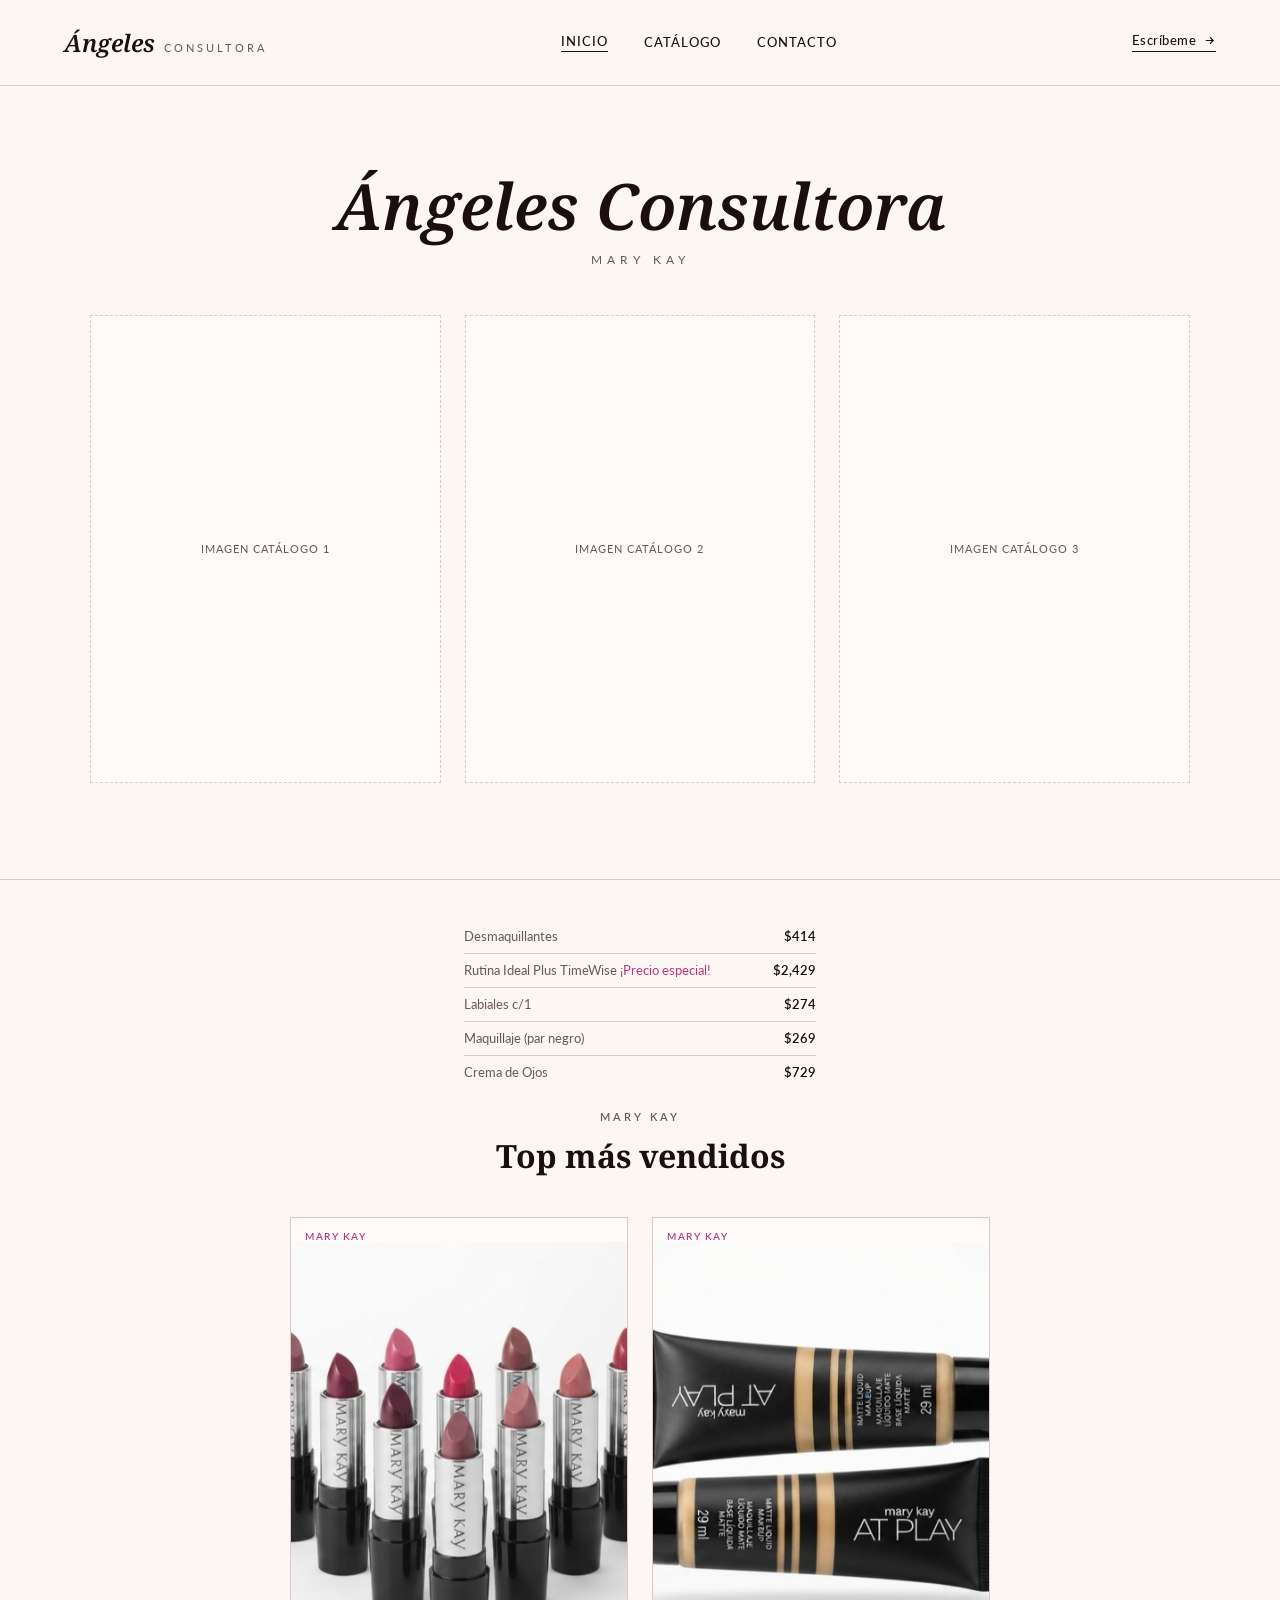
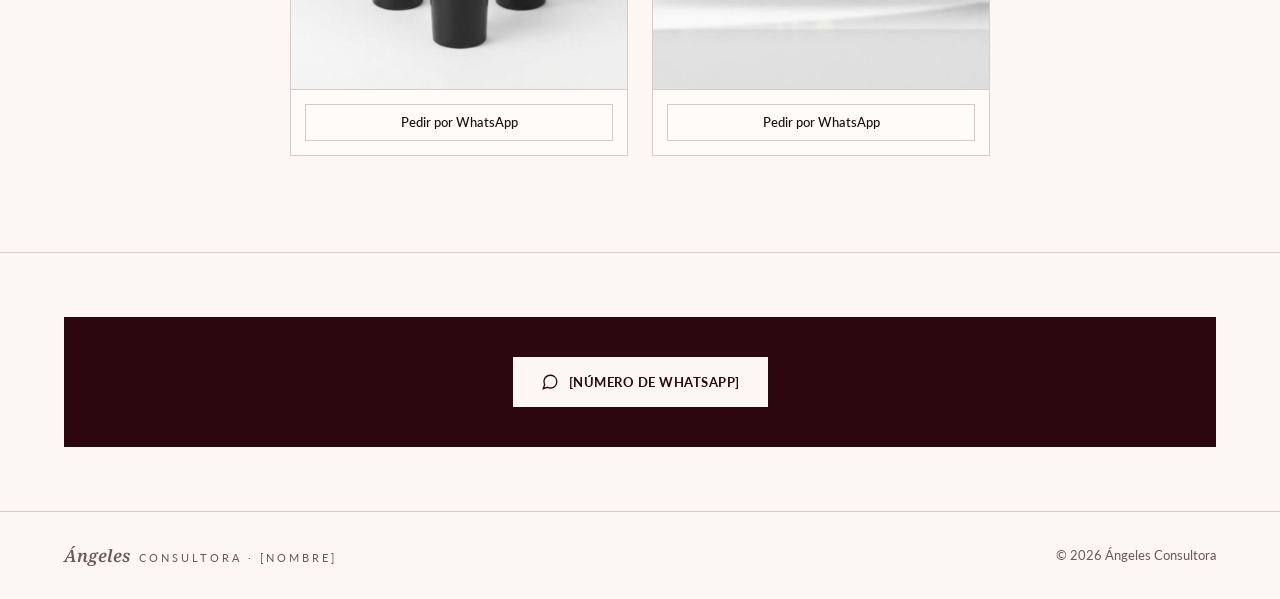
==== index.html @ 7eb5716a "Add files via upload" ====
<!doctype html>
<html lang="es">
<head>
<meta charset="UTF-8">
<meta name="viewport" content="width=device-width, initial-scale=1.0">
<title>Ángeles Consultora</title>
<link rel="preconnect" href="https://fonts.googleapis.com">
<link rel="preconnect" href="https://fonts.gstatic.com" crossorigin>
<link href="https://fonts.googleapis.com/css2?family=Lato:wght@400;500;700&family=Noto+Serif:ital,wght@0,600;1,500;1,600&display=swap" rel="stylesheet">
<link rel="stylesheet" href="style.css">
</head>
<body>

<header class="site-header">
  <div class="logo">
    <span class="mark">Ángeles</span>
    <span class="sub">Consultora</span>
  </div>
  <nav class="main-nav">
    <a href="index.html" class="active">Inicio</a>
    <a href="catalogo.html">Catálogo</a>
    <a href="#contacto">Contacto</a>
  </nav>
  <a class="btn-whatsapp" href="https://wa.me/521NUMERO" target="_blank" rel="noopener">
    Escríbeme
    <svg width="13" height="13" viewBox="0 0 24 24" fill="none" stroke="currentColor" stroke-width="2"><path d="M5 12h14M13 6l6 6-6 6"/></svg>
  </a>
</header>

<section class="hero">
  <div>
    <div class="mark">Ángeles Consultora</div>
    <div class="sub">Mary Kay</div>
  </div>

  <!-- Reemplaza cada .img-slot con tu imagen: <div class="img-slot" style="background-image:url('img/pagina-01.jpg')"></div> -->
  <div class="catalog-preview">
    <a href="catalogo.html" class="img-slot"><span>Imagen catálogo 1</span></a>
    <a href="catalogo.html" class="img-slot"><span>Imagen catálogo 2</span></a>
    <a href="catalogo.html" class="img-slot"><span>Imagen catálogo 3</span></a>
  </div>
</section>

<section class="price-list">
  <ul>
    <li><span class="name">Desmaquillantes</span><span class="price">$414</span></li>
    <li><span class="name">Rutina Ideal Plus TimeWise <em>¡Precio especial!</em></span><span class="price">$2,429</span></li>
    <li><span class="name">Labiales c/1</span><span class="price">$274</span></li>
    <li><span class="name">Maquillaje (par negro)</span><span class="price">$269</span></li>
    <li><span class="name">Crema de Ojos</span><span class="price">$729</span></li>
  </ul>
</section>

<section class="top-sellers">
  <div class="heading">
    <span class="eyebrow">Mary Kay</span>
    <h2 class="serif">Top más vendidos</h2>
  </div>

  <div class="top-sellers-grid">
    <div class="catalog-card">
      <div class="brand-tag mk">Mary Kay</div>
      <div class="product-img"><img src="img/top-labiales.jpg" alt="Labiales Mary Kay"></div>
      <a class="order-btn" href="https://wa.me/521NUMERO" target="_blank" rel="noopener">Pedir por WhatsApp</a>
    </div>
    <div class="catalog-card">
      <div class="brand-tag mk">Mary Kay</div>
      <div class="product-img"><img src="img/top-atplay.jpg" alt="Mary Kay At Play Maquillaje Líquido Mate"></div>
      <a class="order-btn" href="https://wa.me/521NUMERO" target="_blank" rel="noopener">Pedir por WhatsApp</a>
    </div>
  </div>
</section>

<section class="contact-band" id="contacto">
  <a href="https://wa.me/521NUMERO" target="_blank" rel="noopener">
    <svg width="18" height="18" viewBox="0 0 24 24" fill="none" stroke="currentColor" stroke-width="1.8"><path d="M21 11.5a8.38 8.38 0 0 1-.9 3.8 8.5 8.5 0 0 1-7.6 4.7 8.38 8.38 0 0 1-3.8-.9L3 21l1.9-5.7a8.38 8.38 0 0 1-.9-3.8 8.5 8.5 0 0 1 4.7-7.6 8.38 8.38 0 0 1 3.8-.9h.5a8.48 8.48 0 0 1 8 8v.5z"/></svg>
    [NÚMERO DE WHATSAPP]
  </a>
</section>

<footer class="site-footer">
  <div class="logo">
    <span class="mark">Ángeles</span>
    <span class="sub">Consultora · [NOMBRE]</span>
  </div>
  <span>© 2026 Ángeles Consultora</span>
</footer>

</body>
</html>
---- style.css ----
* { box-sizing: border-box; margin: 0; padding: 0; }

:root {
  --wine: oklch(20% 0.06 15);
  --ink: oklch(18% 0.02 20);
  --muted: oklch(48% 0.02 20);
  --line: oklch(85% 0.015 30);
  --cream: oklch(98% 0.008 60);
  --mk: oklch(55% 0.18 350);
}

html { background: var(--cream); }

body {
  font-family: 'Lato', system-ui, sans-serif;
  color: var(--ink);
  background: var(--cream);
  -webkit-font-smoothing: antialiased;
}

a { color: inherit; text-decoration: none; }

.serif { font-family: 'Noto Serif', Georgia, serif; }

/* header */
.site-header {
  display: flex;
  align-items: center;
  justify-content: space-between;
  padding: 26px 64px;
  border-bottom: 1px solid var(--line);
}
.logo { display: flex; align-items: baseline; gap: 9px; }
.logo .mark { font-family: 'Noto Serif', Georgia, serif; font-style: italic; font-weight: 600; font-size: 24px; }
.logo .sub { font-size: 11px; letter-spacing: 3px; text-transform: uppercase; color: var(--muted); }

nav.main-nav { display: flex; align-items: center; gap: 36px; }
nav.main-nav a { font-size: 12.5px; letter-spacing: 1px; text-transform: uppercase; font-weight: 500; }
nav.main-nav a.active { border-bottom: 1px solid var(--ink); padding-bottom: 2px; }

.btn-whatsapp {
  display: flex; align-items: center; gap: 7px;
  border-bottom: 1px solid var(--ink);
  padding-bottom: 3px;
  font-size: 12.5px; letter-spacing: 0.5px; font-weight: 500;
}

/* hero */
.hero {
  display: flex;
  flex-direction: column;
  align-items: center;
  gap: 48px;
  padding: 88px 64px 96px;
  text-align: center;
  border-bottom: 1px solid var(--line);
}
.hero .mark { font-family: 'Noto Serif', Georgia, serif; font-style: italic; font-weight: 600; font-size: 64px; line-height: 1; }
.hero .sub { font-size: 12px; letter-spacing: 5px; text-transform: uppercase; color: var(--muted); margin-top: 14px; }

.catalog-preview {
  display: grid;
  grid-template-columns: repeat(3, minmax(0, 1fr));
  gap: 24px;
  width: 100%;
  max-width: 1100px;
}

.img-slot {
  aspect-ratio: 3 / 4;
  border: 1.5px dashed var(--line);
  display: flex;
  flex-direction: column;
  align-items: center;
  justify-content: center;
  gap: 10px;
  color: var(--muted);
  background: oklch(99% 0.005 60);
  background-size: cover;
  background-position: center;
}
.img-slot span { font-size: 11px; letter-spacing: 1px; text-transform: uppercase; }

/* price list */
.price-list {
  max-width: 480px;
  margin: 0 auto;
  padding: 40px 64px 8px;
}
.price-list ul { list-style: none; }
.price-list li {
  display: flex;
  align-items: baseline;
  justify-content: space-between;
  gap: 16px;
  padding: 9px 0;
  border-bottom: 1px solid var(--line);
  font-size: 12.5px;
}
.price-list li:last-child { border-bottom: none; }
.price-list .name { color: var(--muted); }
.price-list .name em { font-style: normal; color: var(--mk); }
.price-list .price { font-weight: 600; color: var(--ink); white-space: nowrap; }

/* top sellers */
.top-sellers {
  padding: 8px 64px 96px;
  border-bottom: 1px solid var(--line);
  display: flex;
  flex-direction: column;
  align-items: center;
  gap: 40px;
}
.top-sellers .heading { text-align: center; }
.top-sellers .eyebrow { font-size: 11px; letter-spacing: 3px; text-transform: uppercase; color: var(--muted); font-weight: 600; }
.top-sellers h2 { font-size: 32px; margin: 10px 0 0; }

.top-sellers-grid {
  display: grid;
  grid-template-columns: repeat(2, minmax(0, 1fr));
  gap: 24px;
  width: 100%;
  max-width: 700px;
}
.top-sellers-grid .catalog-card .product-img {
  aspect-ratio: 3 / 4;
  border-bottom: 1px solid var(--line);
  background: oklch(99% 0.005 60);
  display: flex;
  align-items: center;
  justify-content: center;
  overflow: hidden;
}
.top-sellers-grid .catalog-card .product-img img {
  width: 100%;
  height: 100%;
  object-fit: cover;
}

/* footer / contact */
.contact-band {
  margin: 64px;
  background: var(--wine);
  padding: 40px 56px;
  display: flex;
  align-items: center;
  justify-content: center;
}
.contact-band a {
  display: flex; align-items: center; gap: 10px;
  background: var(--cream); color: var(--wine);
  padding: 16px 28px; font-size: 13px; font-weight: 700; letter-spacing: 0.5px;
}

.site-footer {
  display: flex; align-items: center; justify-content: space-between;
  padding: 32px 64px; border-top: 1px solid var(--line);
  font-size: 12.5px; color: var(--muted);
}
.site-footer .logo .mark { font-size: 17px; }

/* catalog page */
.catalog-head { padding: 56px 64px 0; }
.catalog-head .eyebrow { font-size: 11px; letter-spacing: 3px; text-transform: uppercase; color: var(--muted); font-weight: 600; }
.catalog-head h1 { font-size: 42px; margin: 10px 0 32px; font-style: italic; font-weight: 600; }

.tabs { display: flex; gap: 8px; border-bottom: 1px solid var(--line); padding: 0 64px; }
.tab {
  padding: 14px 22px; font-size: 13px; letter-spacing: 0.5px; font-weight: 500;
  color: var(--muted); border-bottom: 2px solid transparent; margin-bottom: -1px;
  cursor: pointer; background: none; border-top: none; border-left: none; border-right: none;
  font-family: inherit;
}
.tab.active { color: var(--ink); font-weight: 600; border-bottom-color: var(--ink); }

.catalog-grid {
  display: grid;
  grid-template-columns: repeat(4, minmax(0, 1fr));
  gap: 24px;
  padding: 32px 64px 96px;
}
.catalog-card { display: flex; flex-direction: column; border: 1px solid var(--line); background: oklch(99% 0.005 60); }
.catalog-card .img-slot { aspect-ratio: 3 / 4; border: none; border-bottom: 1px solid var(--line); }
.catalog-card .brand-tag {
  font-size: 10px; letter-spacing: 1.5px; text-transform: uppercase; font-weight: 600;
  padding: 12px 14px 0;
}
.catalog-card .brand-tag.mk { color: var(--mk); }
.catalog-card .order-btn {
  display: flex; align-items: center; justify-content: center; gap: 6px;
  margin: 14px; padding: 10px;
  border: 1px solid var(--line);
  font-size: 12.5px; font-weight: 500;
}

@media (max-width: 900px) {
  .site-header, .hero, .contact-band, .site-footer, .catalog-head, .tabs, .catalog-grid { padding-left: 24px; padding-right: 24px; }
  .site-header { flex-wrap: wrap; row-gap: 14px; }
  nav.main-nav { gap: 20px; order: 3; width: 100%; }
  .catalog-preview, .catalog-grid { grid-template-columns: repeat(2, minmax(0, 1fr)); }
  .contact-band { margin: 24px; }
}

@media (max-width: 520px) {
  .catalog-preview, .catalog-grid, .top-sellers-grid { grid-template-columns: 1fr; }
  .hero .mark { font-size: 44px; }
  .contact-band { flex-direction: column; padding: 32px 24px; }
}
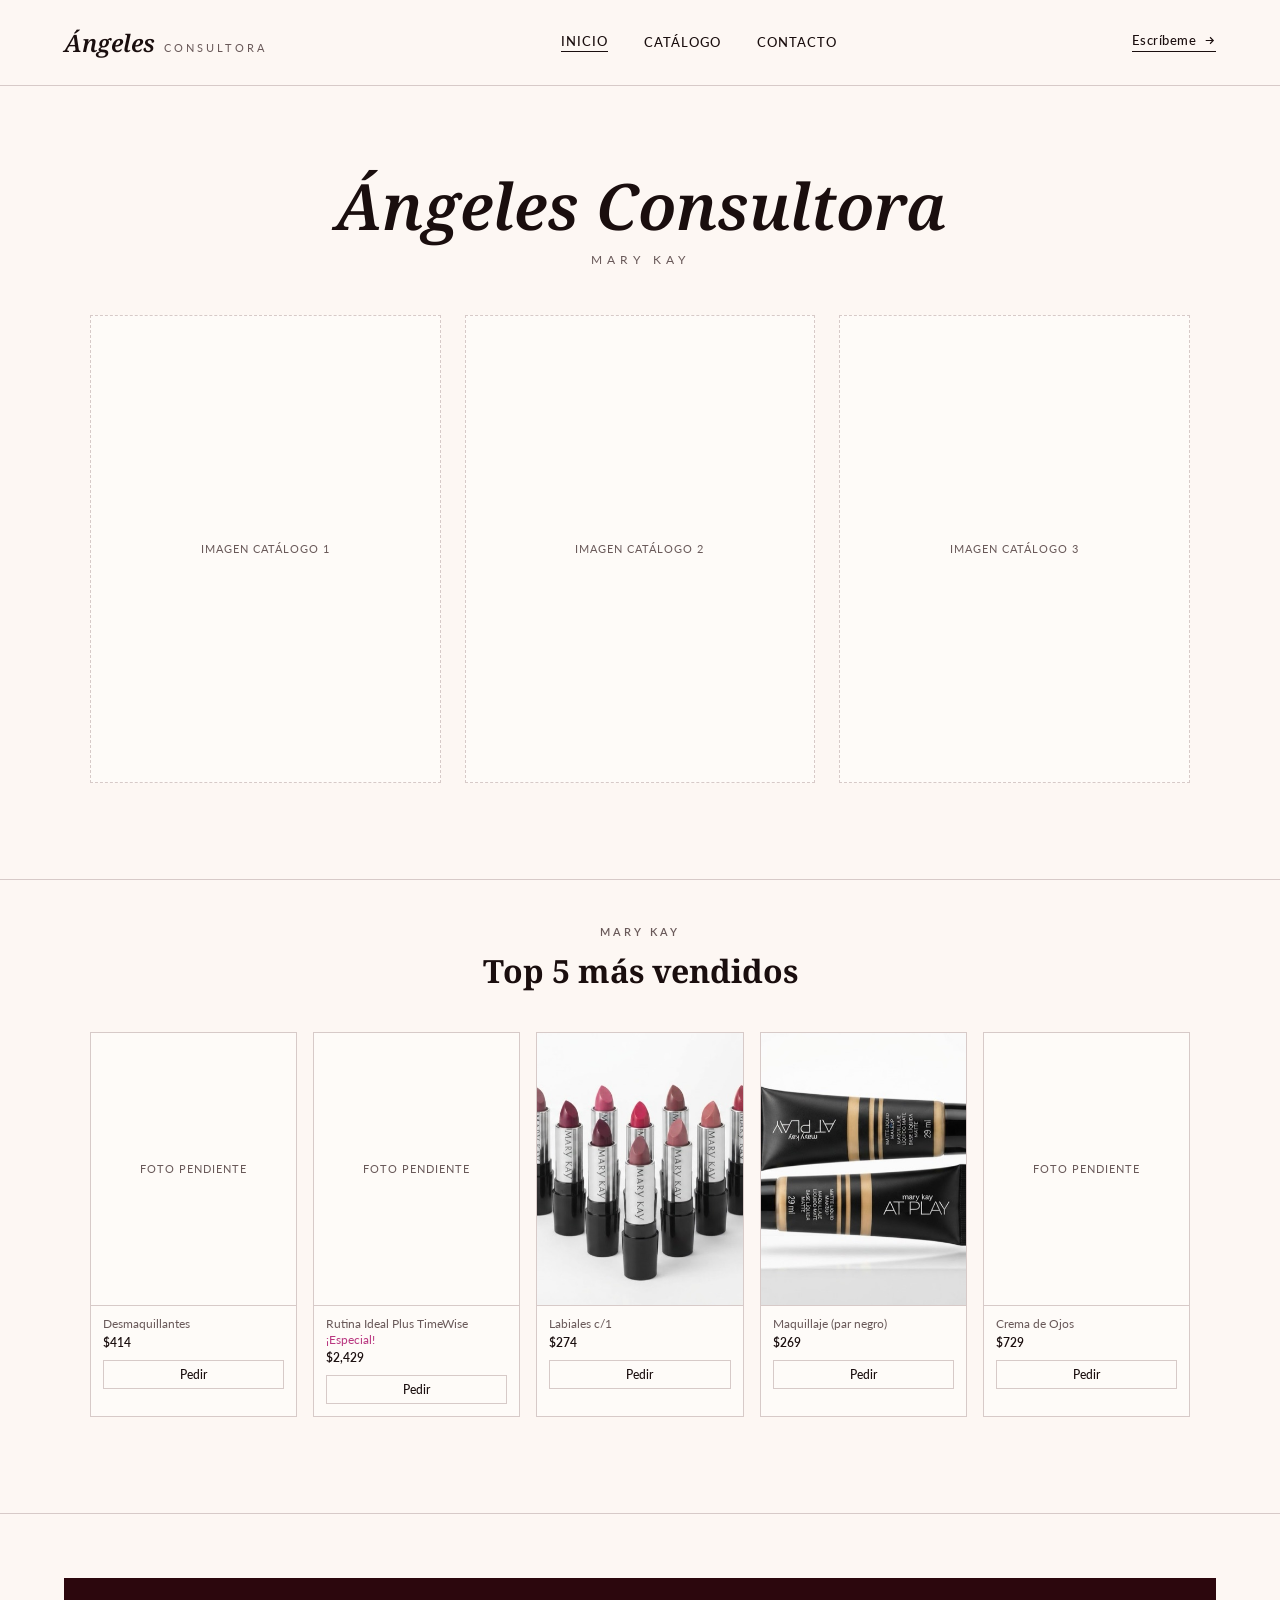
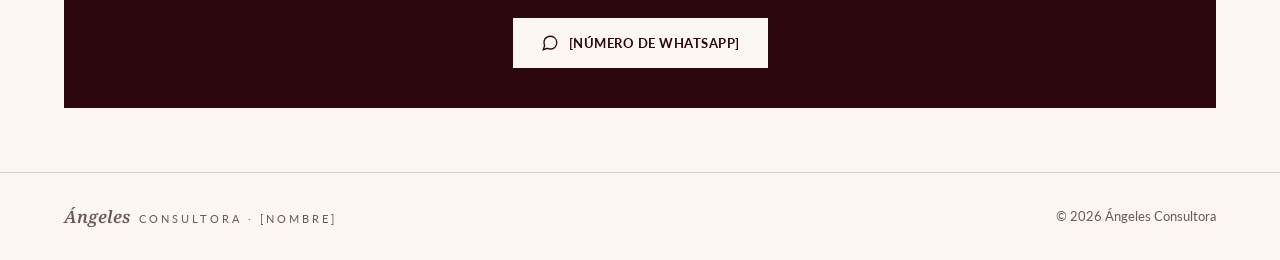
==== commit 87b62e95: "Add files via upload" ====
--- a/index.html
+++ b/index.html
@@ -41,32 +41,38 @@
   </div>
 </section>
 
-<section class="price-list">
-  <ul>
-    <li><span class="name">Desmaquillantes</span><span class="price">$414</span></li>
-    <li><span class="name">Rutina Ideal Plus TimeWise <em>¡Precio especial!</em></span><span class="price">$2,429</span></li>
-    <li><span class="name">Labiales c/1</span><span class="price">$274</span></li>
-    <li><span class="name">Maquillaje (par negro)</span><span class="price">$269</span></li>
-    <li><span class="name">Crema de Ojos</span><span class="price">$729</span></li>
-  </ul>
-</section>
-
 <section class="top-sellers">
   <div class="heading">
     <span class="eyebrow">Mary Kay</span>
-    <h2 class="serif">Top más vendidos</h2>
+    <h2 class="serif">Top 5 más vendidos</h2>
   </div>
 
+  <!-- Reemplaza cada .product-img con tu foto: <div class="product-img"><img src="img/nombre.jpg" alt="..."></div> -->
   <div class="top-sellers-grid">
     <div class="catalog-card">
-      <div class="brand-tag mk">Mary Kay</div>
-      <div class="product-img"><img src="img/top-labiales.jpg" alt="Labiales Mary Kay"></div>
-      <a class="order-btn" href="https://wa.me/521NUMERO" target="_blank" rel="noopener">Pedir por WhatsApp</a>
+      <div class="img-slot"><span>Foto pendiente</span></div>
+      <div class="info"><span class="name">Desmaquillantes</span><span class="price">$414</span></div>
+      <a class="order-btn" href="https://wa.me/521NUMERO" target="_blank" rel="noopener">Pedir</a>
     </div>
     <div class="catalog-card">
-      <div class="brand-tag mk">Mary Kay</div>
+      <div class="img-slot"><span>Foto pendiente</span></div>
+      <div class="info"><span class="name">Rutina Ideal Plus TimeWise <em>¡Especial!</em></span><span class="price">$2,429</span></div>
+      <a class="order-btn" href="https://wa.me/521NUMERO" target="_blank" rel="noopener">Pedir</a>
+    </div>
+    <div class="catalog-card">
+      <div class="product-img"><img src="img/top-labiales.jpg" alt="Labiales Mary Kay"></div>
+      <div class="info"><span class="name">Labiales c/1</span><span class="price">$274</span></div>
+      <a class="order-btn" href="https://wa.me/521NUMERO" target="_blank" rel="noopener">Pedir</a>
+    </div>
+    <div class="catalog-card">
       <div class="product-img"><img src="img/top-atplay.jpg" alt="Mary Kay At Play Maquillaje Líquido Mate"></div>
-      <a class="order-btn" href="https://wa.me/521NUMERO" target="_blank" rel="noopener">Pedir por WhatsApp</a>
+      <div class="info"><span class="name">Maquillaje (par negro)</span><span class="price">$269</span></div>
+      <a class="order-btn" href="https://wa.me/521NUMERO" target="_blank" rel="noopener">Pedir</a>
+    </div>
+    <div class="catalog-card">
+      <div class="img-slot"><span>Foto pendiente</span></div>
+      <div class="info"><span class="name">Crema de Ojos</span><span class="price">$729</span></div>
+      <a class="order-btn" href="https://wa.me/521NUMERO" target="_blank" rel="noopener">Pedir</a>
     </div>
   </div>
 </section>
--- a/style.css
+++ b/style.css
@@ -81,30 +81,9 @@
 }
 .img-slot span { font-size: 11px; letter-spacing: 1px; text-transform: uppercase; }
 
-/* price list */
-.price-list {
-  max-width: 480px;
-  margin: 0 auto;
-  padding: 40px 64px 8px;
-}
-.price-list ul { list-style: none; }
-.price-list li {
-  display: flex;
-  align-items: baseline;
-  justify-content: space-between;
-  gap: 16px;
-  padding: 9px 0;
-  border-bottom: 1px solid var(--line);
-  font-size: 12.5px;
-}
-.price-list li:last-child { border-bottom: none; }
-.price-list .name { color: var(--muted); }
-.price-list .name em { font-style: normal; color: var(--mk); }
-.price-list .price { font-weight: 600; color: var(--ink); white-space: nowrap; }
-
 /* top sellers */
 .top-sellers {
-  padding: 8px 64px 96px;
+  padding: 40px 64px 96px;
   border-bottom: 1px solid var(--line);
   display: flex;
   flex-direction: column;
@@ -117,11 +96,13 @@
 
 .top-sellers-grid {
   display: grid;
-  grid-template-columns: repeat(2, minmax(0, 1fr));
-  gap: 24px;
+  grid-template-columns: repeat(5, minmax(0, 1fr));
+  gap: 16px;
   width: 100%;
-  max-width: 700px;
+  max-width: 1100px;
 }
+.top-sellers-grid .catalog-card { font-size: 12px; }
+.top-sellers-grid .catalog-card .img-slot,
 .top-sellers-grid .catalog-card .product-img {
   aspect-ratio: 3 / 4;
   border-bottom: 1px solid var(--line);
@@ -136,6 +117,16 @@
   height: 100%;
   object-fit: cover;
 }
+.top-sellers-grid .catalog-card .info {
+  display: flex;
+  flex-direction: column;
+  gap: 3px;
+  padding: 10px 12px 0;
+}
+.top-sellers-grid .catalog-card .name { color: var(--muted); line-height: 1.3; }
+.top-sellers-grid .catalog-card .name em { font-style: normal; color: var(--mk); }
+.top-sellers-grid .catalog-card .price { font-weight: 600; color: var(--ink); }
+.top-sellers-grid .catalog-card .order-btn { margin: 10px 12px 12px; padding: 7px; font-size: 11.5px; }
 
 /* footer / contact */
 .contact-band {
@@ -194,10 +185,10 @@
 }
 
 @media (max-width: 900px) {
-  .site-header, .hero, .contact-band, .site-footer, .catalog-head, .tabs, .catalog-grid { padding-left: 24px; padding-right: 24px; }
+  .site-header, .hero, .contact-band, .site-footer, .catalog-head, .tabs, .catalog-grid, .top-sellers { padding-left: 24px; padding-right: 24px; }
   .site-header { flex-wrap: wrap; row-gap: 14px; }
   nav.main-nav { gap: 20px; order: 3; width: 100%; }
-  .catalog-preview, .catalog-grid { grid-template-columns: repeat(2, minmax(0, 1fr)); }
+  .catalog-preview, .catalog-grid, .top-sellers-grid { grid-template-columns: repeat(2, minmax(0, 1fr)); }
   .contact-band { margin: 24px; }
 }
 
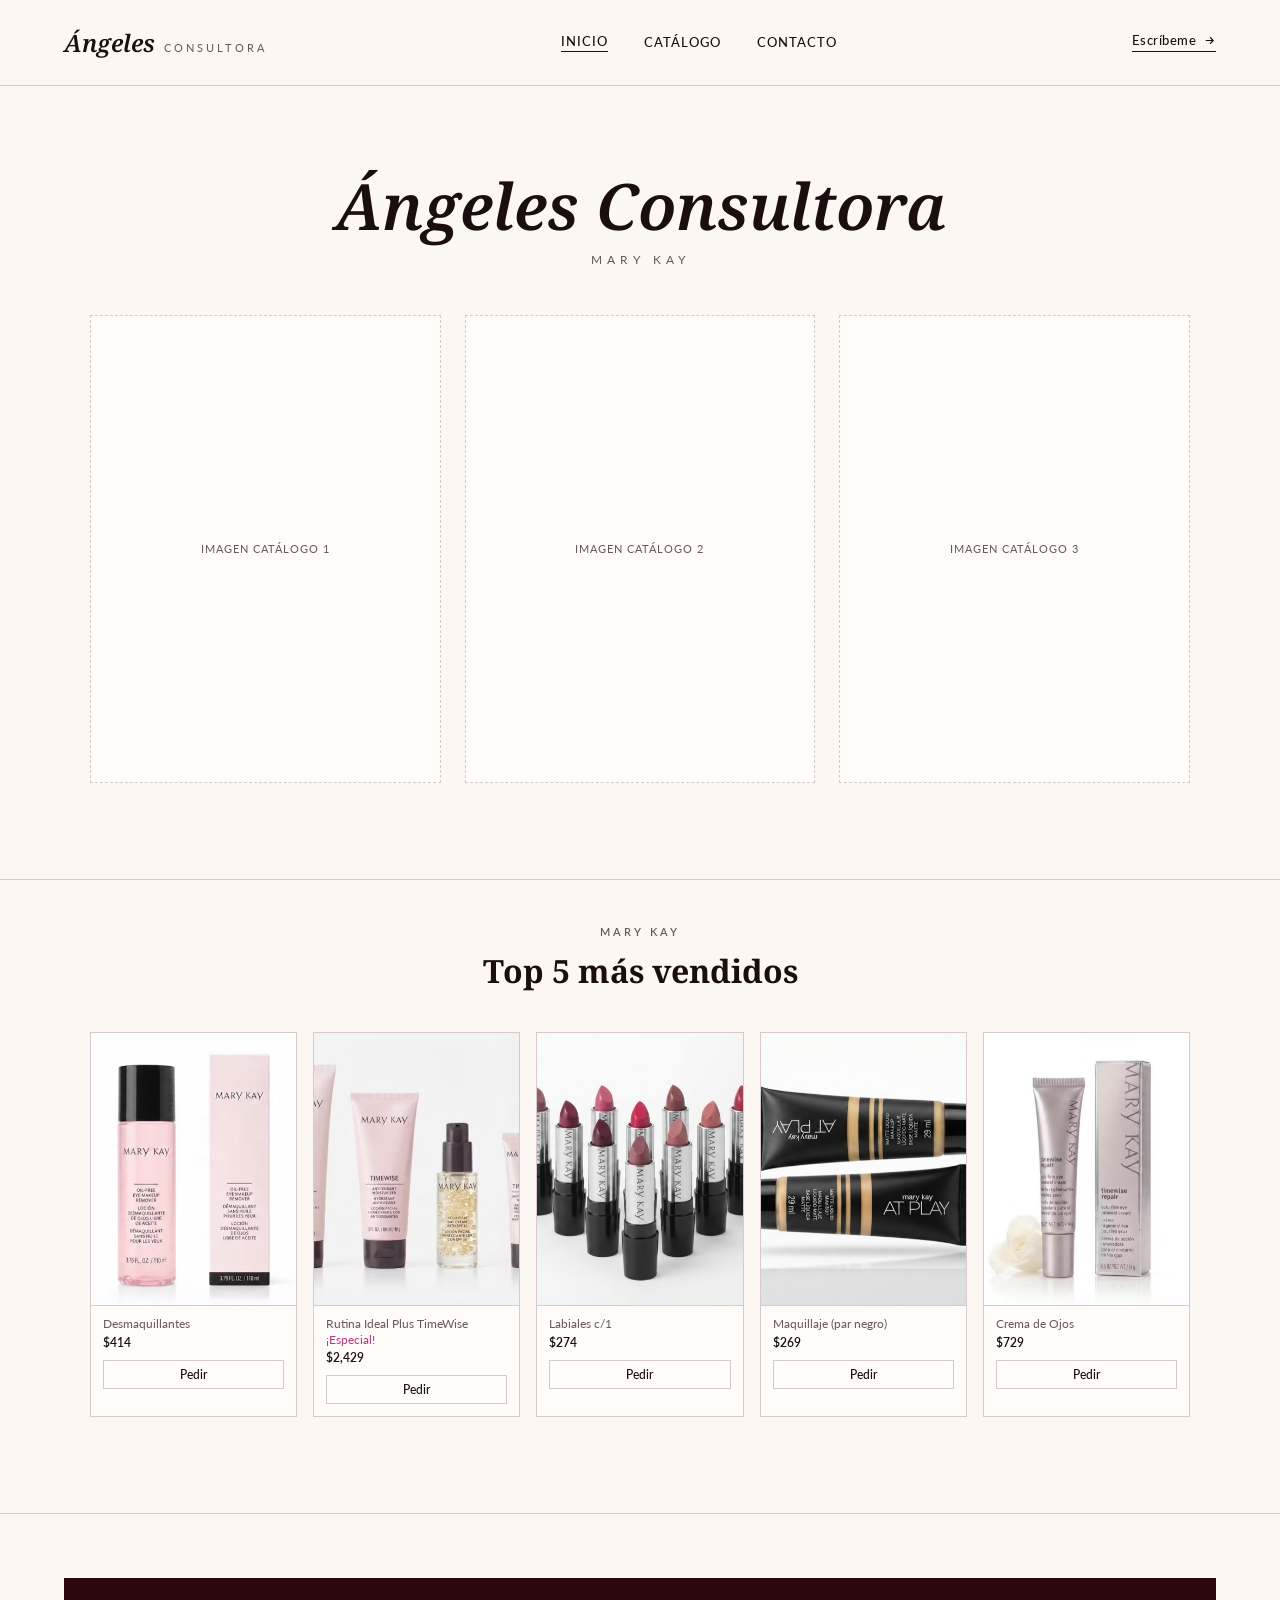
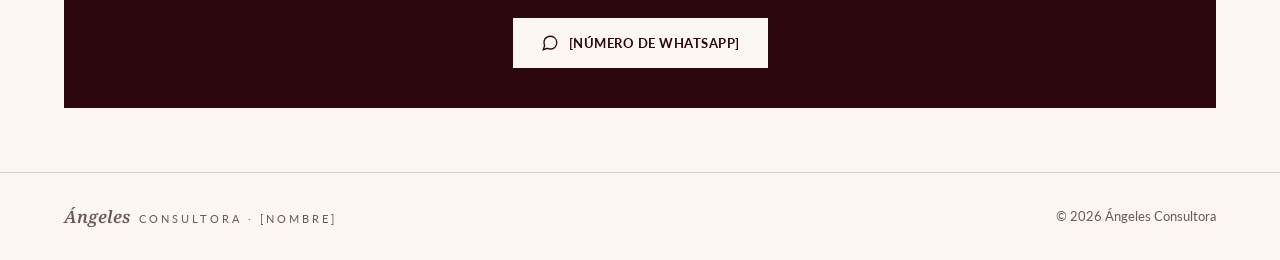
==== commit da84c31f: "Add files via upload" ====
--- a/index.html
+++ b/index.html
@@ -50,12 +50,12 @@
   <!-- Reemplaza cada .product-img con tu foto: <div class="product-img"><img src="img/nombre.jpg" alt="..."></div> -->
   <div class="top-sellers-grid">
     <div class="catalog-card">
-      <div class="img-slot"><span>Foto pendiente</span></div>
+      <div class="product-img"><img src="img/top-desmaquillante.jpg" alt="Desmaquillante Mary Kay Oil-Free"></div>
       <div class="info"><span class="name">Desmaquillantes</span><span class="price">$414</span></div>
       <a class="order-btn" href="https://wa.me/521NUMERO" target="_blank" rel="noopener">Pedir</a>
     </div>
     <div class="catalog-card">
-      <div class="img-slot"><span>Foto pendiente</span></div>
+      <div class="product-img"><img src="img/top-rutina.jpg" alt="Rutina Ideal Plus TimeWise Mary Kay"></div>
       <div class="info"><span class="name">Rutina Ideal Plus TimeWise <em>¡Especial!</em></span><span class="price">$2,429</span></div>
       <a class="order-btn" href="https://wa.me/521NUMERO" target="_blank" rel="noopener">Pedir</a>
     </div>
@@ -70,7 +70,7 @@
       <a class="order-btn" href="https://wa.me/521NUMERO" target="_blank" rel="noopener">Pedir</a>
     </div>
     <div class="catalog-card">
-      <div class="img-slot"><span>Foto pendiente</span></div>
+      <div class="product-img"><img src="img/top-crema-ojos.jpg" alt="Crema de Ojos TimeWise Repair Mary Kay"></div>
       <div class="info"><span class="name">Crema de Ojos</span><span class="price">$729</span></div>
       <a class="order-btn" href="https://wa.me/521NUMERO" target="_blank" rel="noopener">Pedir</a>
     </div>
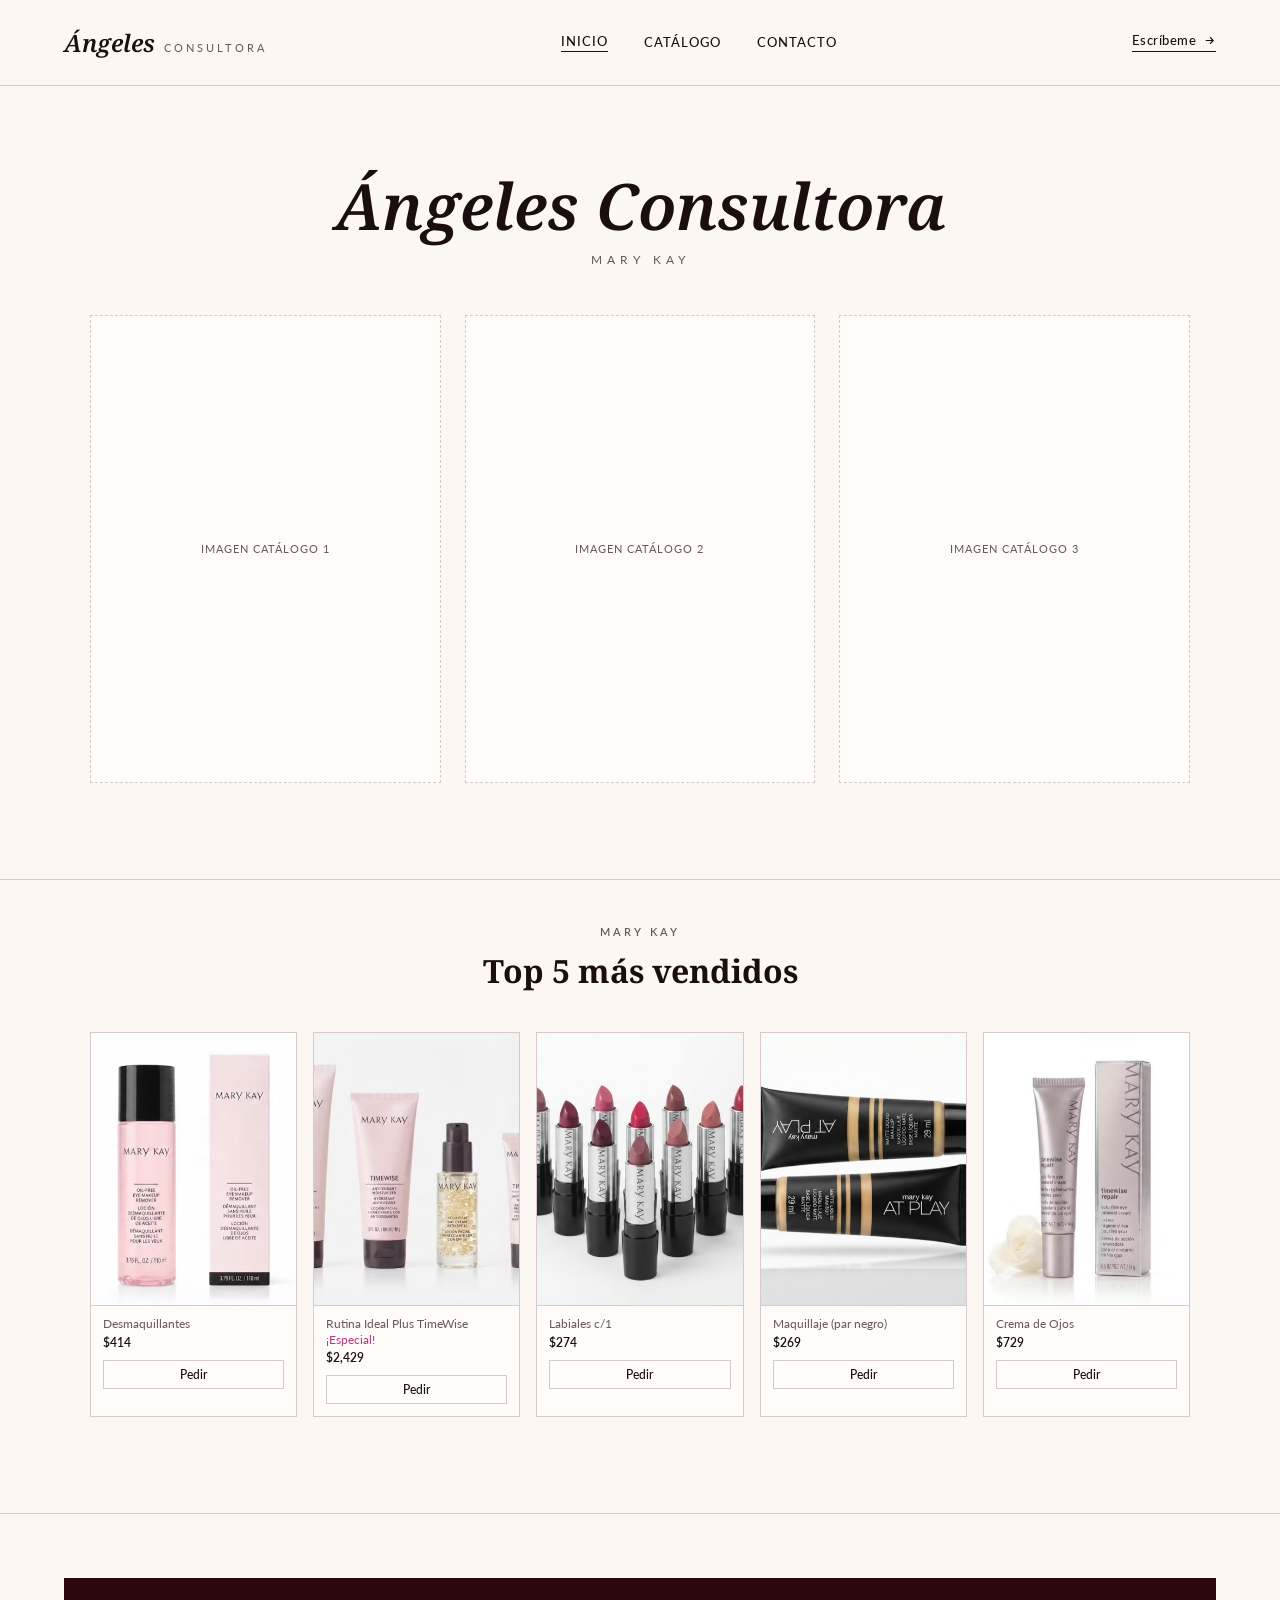
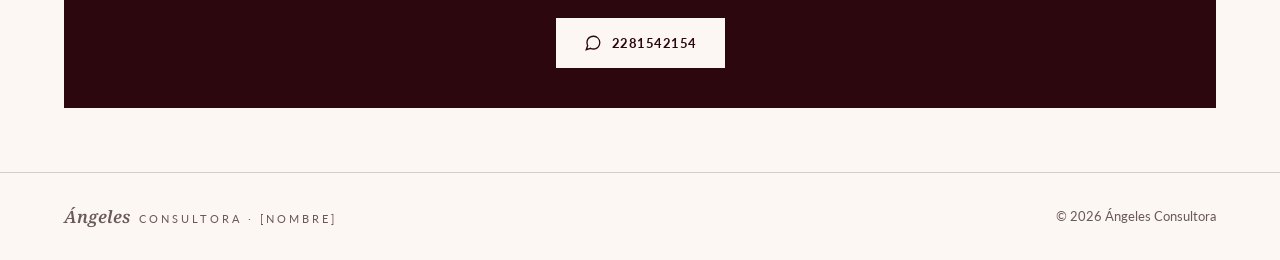
==== commit d94363c1: "Add files via upload" ====
--- a/index.html
+++ b/index.html
@@ -21,7 +21,7 @@
     <a href="catalogo.html">Catálogo</a>
     <a href="#contacto">Contacto</a>
   </nav>
-  <a class="btn-whatsapp" href="https://wa.me/521NUMERO" target="_blank" rel="noopener">
+  <a class="btn-whatsapp" href="https://wa.me/5212281542154" target="_blank" rel="noopener">
     Escríbeme
     <svg width="13" height="13" viewBox="0 0 24 24" fill="none" stroke="currentColor" stroke-width="2"><path d="M5 12h14M13 6l6 6-6 6"/></svg>
   </a>
@@ -52,35 +52,35 @@
     <div class="catalog-card">
       <div class="product-img"><img src="img/top-desmaquillante.jpg" alt="Desmaquillante Mary Kay Oil-Free"></div>
       <div class="info"><span class="name">Desmaquillantes</span><span class="price">$414</span></div>
-      <a class="order-btn" href="https://wa.me/521NUMERO" target="_blank" rel="noopener">Pedir</a>
+      <a class="order-btn" href="https://wa.me/5212281542154" target="_blank" rel="noopener">Pedir</a>
     </div>
     <div class="catalog-card">
       <div class="product-img"><img src="img/top-rutina.jpg" alt="Rutina Ideal Plus TimeWise Mary Kay"></div>
       <div class="info"><span class="name">Rutina Ideal Plus TimeWise <em>¡Especial!</em></span><span class="price">$2,429</span></div>
-      <a class="order-btn" href="https://wa.me/521NUMERO" target="_blank" rel="noopener">Pedir</a>
+      <a class="order-btn" href="https://wa.me/5212281542154" target="_blank" rel="noopener">Pedir</a>
     </div>
     <div class="catalog-card">
       <div class="product-img"><img src="img/top-labiales.jpg" alt="Labiales Mary Kay"></div>
       <div class="info"><span class="name">Labiales c/1</span><span class="price">$274</span></div>
-      <a class="order-btn" href="https://wa.me/521NUMERO" target="_blank" rel="noopener">Pedir</a>
+      <a class="order-btn" href="https://wa.me/5212281542154" target="_blank" rel="noopener">Pedir</a>
     </div>
     <div class="catalog-card">
       <div class="product-img"><img src="img/top-atplay.jpg" alt="Mary Kay At Play Maquillaje Líquido Mate"></div>
       <div class="info"><span class="name">Maquillaje (par negro)</span><span class="price">$269</span></div>
-      <a class="order-btn" href="https://wa.me/521NUMERO" target="_blank" rel="noopener">Pedir</a>
+      <a class="order-btn" href="https://wa.me/5212281542154" target="_blank" rel="noopener">Pedir</a>
     </div>
     <div class="catalog-card">
       <div class="product-img"><img src="img/top-crema-ojos.jpg" alt="Crema de Ojos TimeWise Repair Mary Kay"></div>
       <div class="info"><span class="name">Crema de Ojos</span><span class="price">$729</span></div>
-      <a class="order-btn" href="https://wa.me/521NUMERO" target="_blank" rel="noopener">Pedir</a>
+      <a class="order-btn" href="https://wa.me/5212281542154" target="_blank" rel="noopener">Pedir</a>
     </div>
   </div>
 </section>
 
 <section class="contact-band" id="contacto">
-  <a href="https://wa.me/521NUMERO" target="_blank" rel="noopener">
+  <a href="https://wa.me/5212281542154" target="_blank" rel="noopener">
     <svg width="18" height="18" viewBox="0 0 24 24" fill="none" stroke="currentColor" stroke-width="1.8"><path d="M21 11.5a8.38 8.38 0 0 1-.9 3.8 8.5 8.5 0 0 1-7.6 4.7 8.38 8.38 0 0 1-3.8-.9L3 21l1.9-5.7a8.38 8.38 0 0 1-.9-3.8 8.5 8.5 0 0 1 4.7-7.6 8.38 8.38 0 0 1 3.8-.9h.5a8.48 8.48 0 0 1 8 8v.5z"/></svg>
-    [NÚMERO DE WHATSAPP]
+    2281542154
   </a>
 </section>
 
--- a/style.css
+++ b/style.css
@@ -151,9 +151,47 @@
 .site-footer .logo .mark { font-size: 17px; }
 
 /* catalog page */
-.catalog-head { padding: 56px 64px 0; }
+.catalog-head { padding: 56px 64px 32px; }
 .catalog-head .eyebrow { font-size: 11px; letter-spacing: 3px; text-transform: uppercase; color: var(--muted); font-weight: 600; }
-.catalog-head h1 { font-size: 42px; margin: 10px 0 32px; font-style: italic; font-weight: 600; }
+.catalog-head h1 { font-size: 42px; margin: 10px 0 0; font-style: italic; font-weight: 600; }
+
+.flipbook {
+  display: flex;
+  align-items: center;
+  justify-content: center;
+  gap: 20px;
+  padding: 0 24px 24px;
+}
+.flip-page {
+  flex-shrink: 1;
+  min-width: 0;
+  max-width: 520px;
+  border: 1px solid var(--line);
+  background: oklch(95% 0.01 60);
+  box-shadow: 0 24px 48px -24px oklch(20% 0.02 20 / 0.25);
+}
+.flip-page img { width: 100%; display: block; aspect-ratio: 953 / 1333; object-fit: cover; }
+.flip-arrow {
+  flex-shrink: 0;
+  width: 44px; height: 44px;
+  border: 1px solid var(--line);
+  background: var(--cream);
+  display: flex; align-items: center; justify-content: center;
+  color: var(--ink);
+  cursor: pointer;
+}
+.flip-arrow:disabled { opacity: 0.3; cursor: default; }
+.flip-arrow:not(:disabled):hover { background: var(--ink); color: var(--cream); }
+
+.flip-controls {
+  display: flex;
+  flex-direction: column;
+  align-items: center;
+  gap: 10px;
+  padding: 0 24px 64px;
+}
+.flip-controls span { font-size: 12.5px; color: var(--muted); letter-spacing: 0.5px; }
+.flip-controls input[type="range"] { width: min(400px, 80vw); accent-color: var(--ink); }
 
 .tabs { display: flex; gap: 8px; border-bottom: 1px solid var(--line); padding: 0 64px; }
 .tab {
@@ -194,6 +232,8 @@
 
 @media (max-width: 520px) {
   .catalog-preview, .catalog-grid, .top-sellers-grid { grid-template-columns: 1fr; }
+  .flipbook { gap: 8px; }
+  .flip-arrow { width: 36px; height: 36px; }
   .hero .mark { font-size: 44px; }
   .contact-band { flex-direction: column; padding: 32px 24px; }
 }
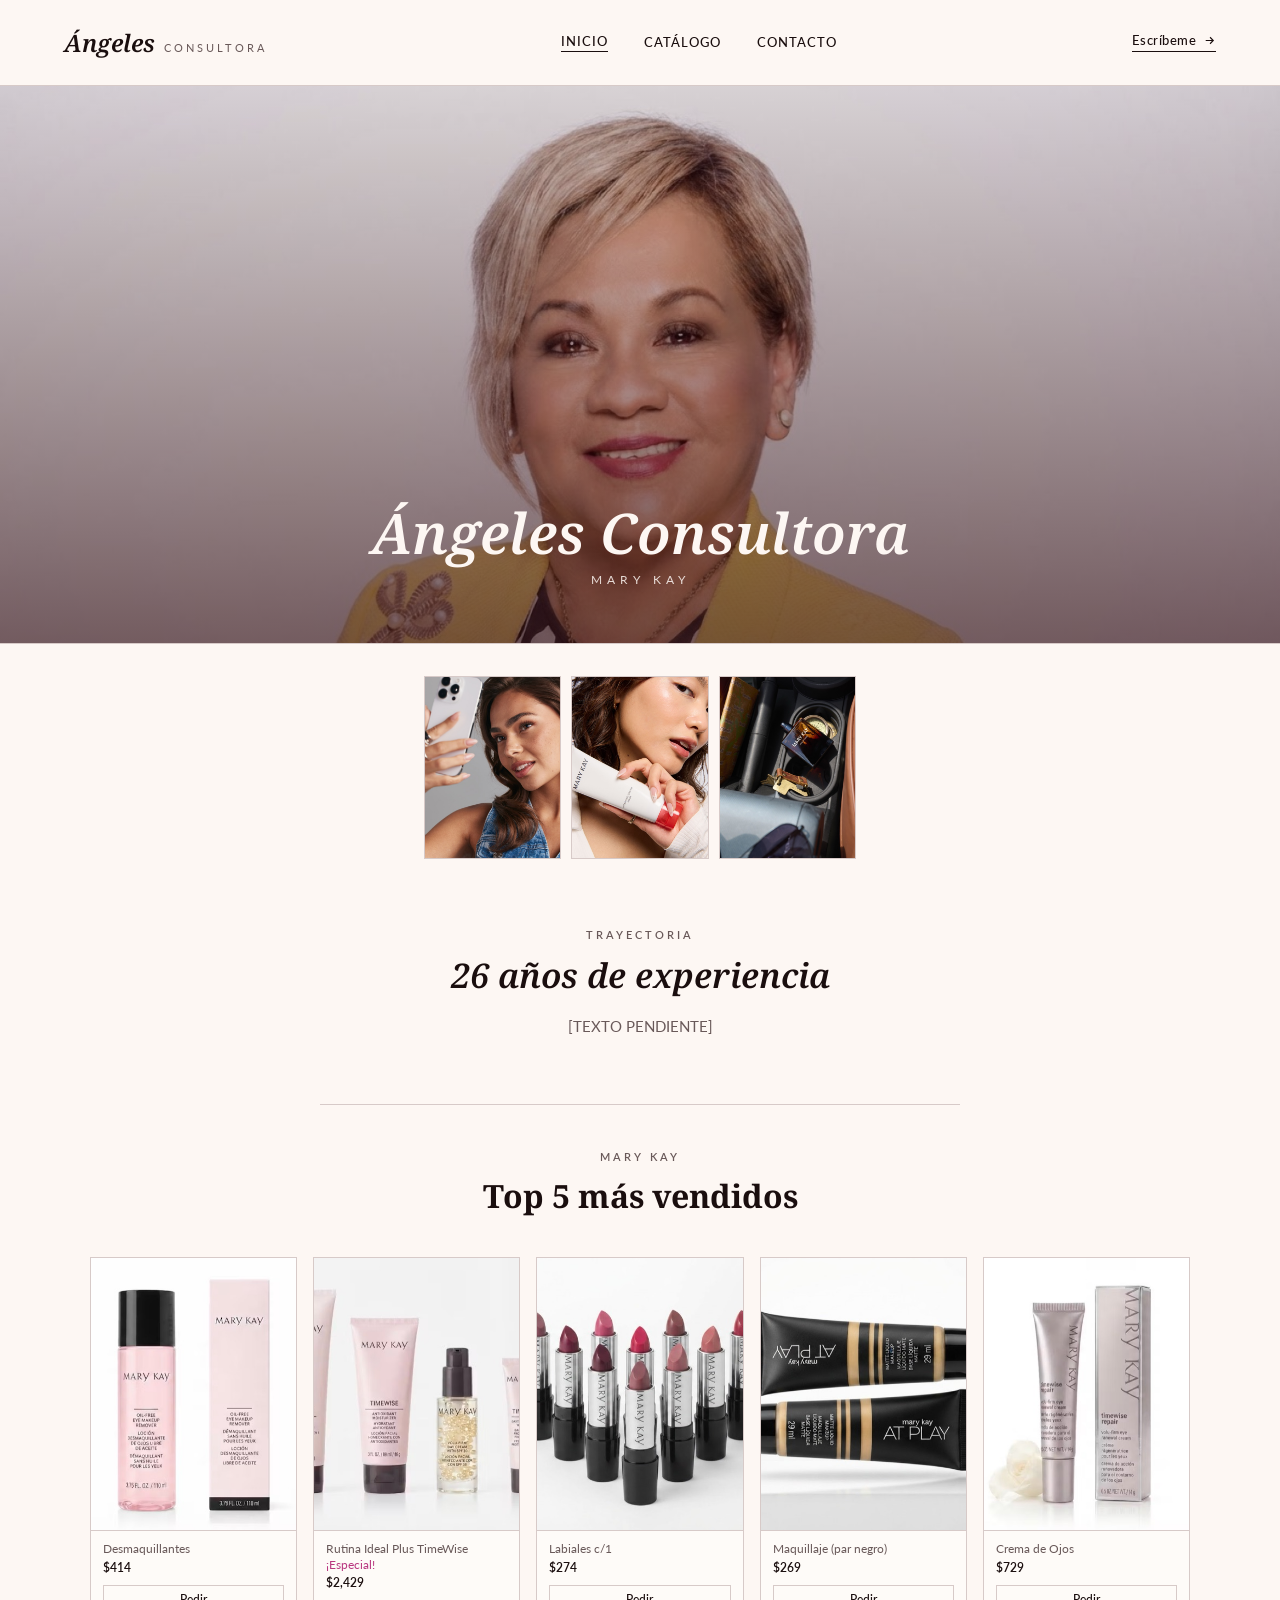
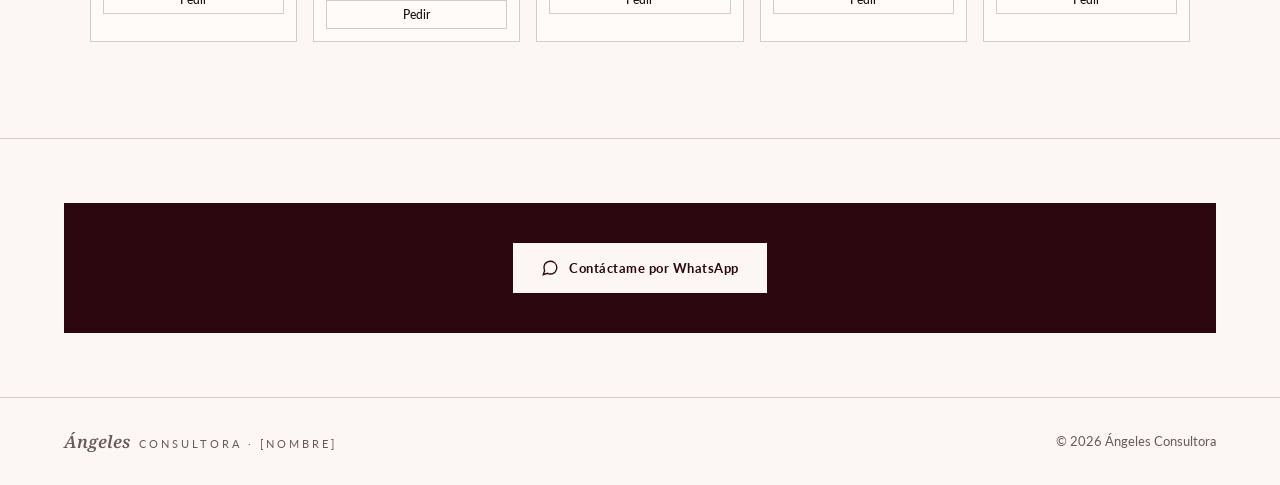
==== commit e3d97639: "Add files via upload" ====
--- a/index.html
+++ b/index.html
@@ -27,18 +27,23 @@
   </a>
 </header>
 
-<section class="hero">
-  <div>
-    <div class="mark">Ángeles Consultora</div>
-    <div class="sub">Mary Kay</div>
+<section class="hero-photo" style="background-image: linear-gradient(180deg, oklch(20% 0.06 15 / 0.15), oklch(20% 0.06 15 / 0.65)), url('img/abuela.jpg');">
+  <div class="hero-photo-name">
+    <span class="mark">Ángeles Consultora</span>
+    <span class="sub">Mary Kay</span>
   </div>
+</section>
 
-  <!-- Reemplaza cada .img-slot con tu imagen: <div class="img-slot" style="background-image:url('img/pagina-01.jpg')"></div> -->
-  <div class="catalog-preview">
-    <a href="catalogo.html" class="img-slot"><span>Imagen catálogo 1</span></a>
-    <a href="catalogo.html" class="img-slot"><span>Imagen catálogo 2</span></a>
-    <a href="catalogo.html" class="img-slot"><span>Imagen catálogo 3</span></a>
-  </div>
+<div class="mini-preview">
+  <a href="catalogo.html" class="mini-slot"><img src="img/hero-1.jpg" alt="Mary Kay"></a>
+  <a href="catalogo.html" class="mini-slot"><img src="img/hero-2.jpg" alt="Mary Kay"></a>
+  <a href="catalogo.html" class="mini-slot"><img src="img/hero-3.jpg" alt="Mary Kay"></a>
+</div>
+
+<section class="experience">
+  <span class="eyebrow">Trayectoria</span>
+  <h2 class="serif">26 años de experiencia</h2>
+  <p>[TEXTO PENDIENTE]</p>
 </section>
 
 <section class="top-sellers">
@@ -80,7 +85,7 @@
 <section class="contact-band" id="contacto">
   <a href="https://wa.me/5212281542154" target="_blank" rel="noopener">
     <svg width="18" height="18" viewBox="0 0 24 24" fill="none" stroke="currentColor" stroke-width="1.8"><path d="M21 11.5a8.38 8.38 0 0 1-.9 3.8 8.5 8.5 0 0 1-7.6 4.7 8.38 8.38 0 0 1-3.8-.9L3 21l1.9-5.7a8.38 8.38 0 0 1-.9-3.8 8.5 8.5 0 0 1 4.7-7.6 8.38 8.38 0 0 1 3.8-.9h.5a8.48 8.48 0 0 1 8 8v.5z"/></svg>
-    2281542154
+    Contáctame por WhatsApp
   </a>
 </section>
 
--- a/style.css
+++ b/style.css
@@ -46,17 +46,42 @@
 }
 
 /* hero */
-.hero {
-  display: flex;
-  flex-direction: column;
-  align-items: center;
-  gap: 48px;
-  padding: 88px 64px 96px;
+.hero-photo {
+  height: 62vh;
+  min-height: 420px;
+  background-size: cover;
+  background-position: center 20%;
+  display: flex;
+  align-items: flex-end;
+  justify-content: center;
+  padding-bottom: 56px;
+  border-bottom: 1px solid var(--line);
+}
+.hero-photo-name { display: flex; flex-direction: column; align-items: center; gap: 12px; text-align: center; }
+.hero-photo-name .mark { font-family: 'Noto Serif', Georgia, serif; font-style: italic; font-weight: 600; font-size: 56px; line-height: 1; color: oklch(98% 0.008 60); }
+.hero-photo-name .sub { font-size: 12px; letter-spacing: 5px; text-transform: uppercase; color: oklch(98% 0.008 60 / 0.85); }
+
+.mini-preview {
+  display: grid;
+  grid-template-columns: repeat(3, minmax(0, 1fr));
+  gap: 10px;
+  max-width: 480px;
+  margin: 32px auto;
+  padding: 0 24px;
+}
+.mini-slot { aspect-ratio: 3 / 4; overflow: hidden; display: block; border: 1px solid var(--line); }
+.mini-slot img { width: 100%; height: 100%; object-fit: cover; display: block; }
+
+.experience {
+  max-width: 640px;
+  margin: 0 auto;
+  padding: 32px 64px 64px;
   text-align: center;
   border-bottom: 1px solid var(--line);
 }
-.hero .mark { font-family: 'Noto Serif', Georgia, serif; font-style: italic; font-weight: 600; font-size: 64px; line-height: 1; }
-.hero .sub { font-size: 12px; letter-spacing: 5px; text-transform: uppercase; color: var(--muted); margin-top: 14px; }
+.experience .eyebrow { font-size: 11px; letter-spacing: 3px; text-transform: uppercase; color: var(--muted); font-weight: 600; }
+.experience h2 { font-size: 34px; margin: 10px 0 16px; font-style: italic; font-weight: 600; }
+.experience p { font-size: 15px; line-height: 1.7; color: var(--muted); }
 
 .catalog-preview {
   display: grid;
@@ -234,6 +259,7 @@
   .catalog-preview, .catalog-grid, .top-sellers-grid { grid-template-columns: 1fr; }
   .flipbook { gap: 8px; }
   .flip-arrow { width: 36px; height: 36px; }
-  .hero .mark { font-size: 44px; }
+  .hero-photo-name .mark { font-size: 40px; }
+  .hero-photo { height: 50vh; min-height: 340px; }
   .contact-band { flex-direction: column; padding: 32px 24px; }
 }
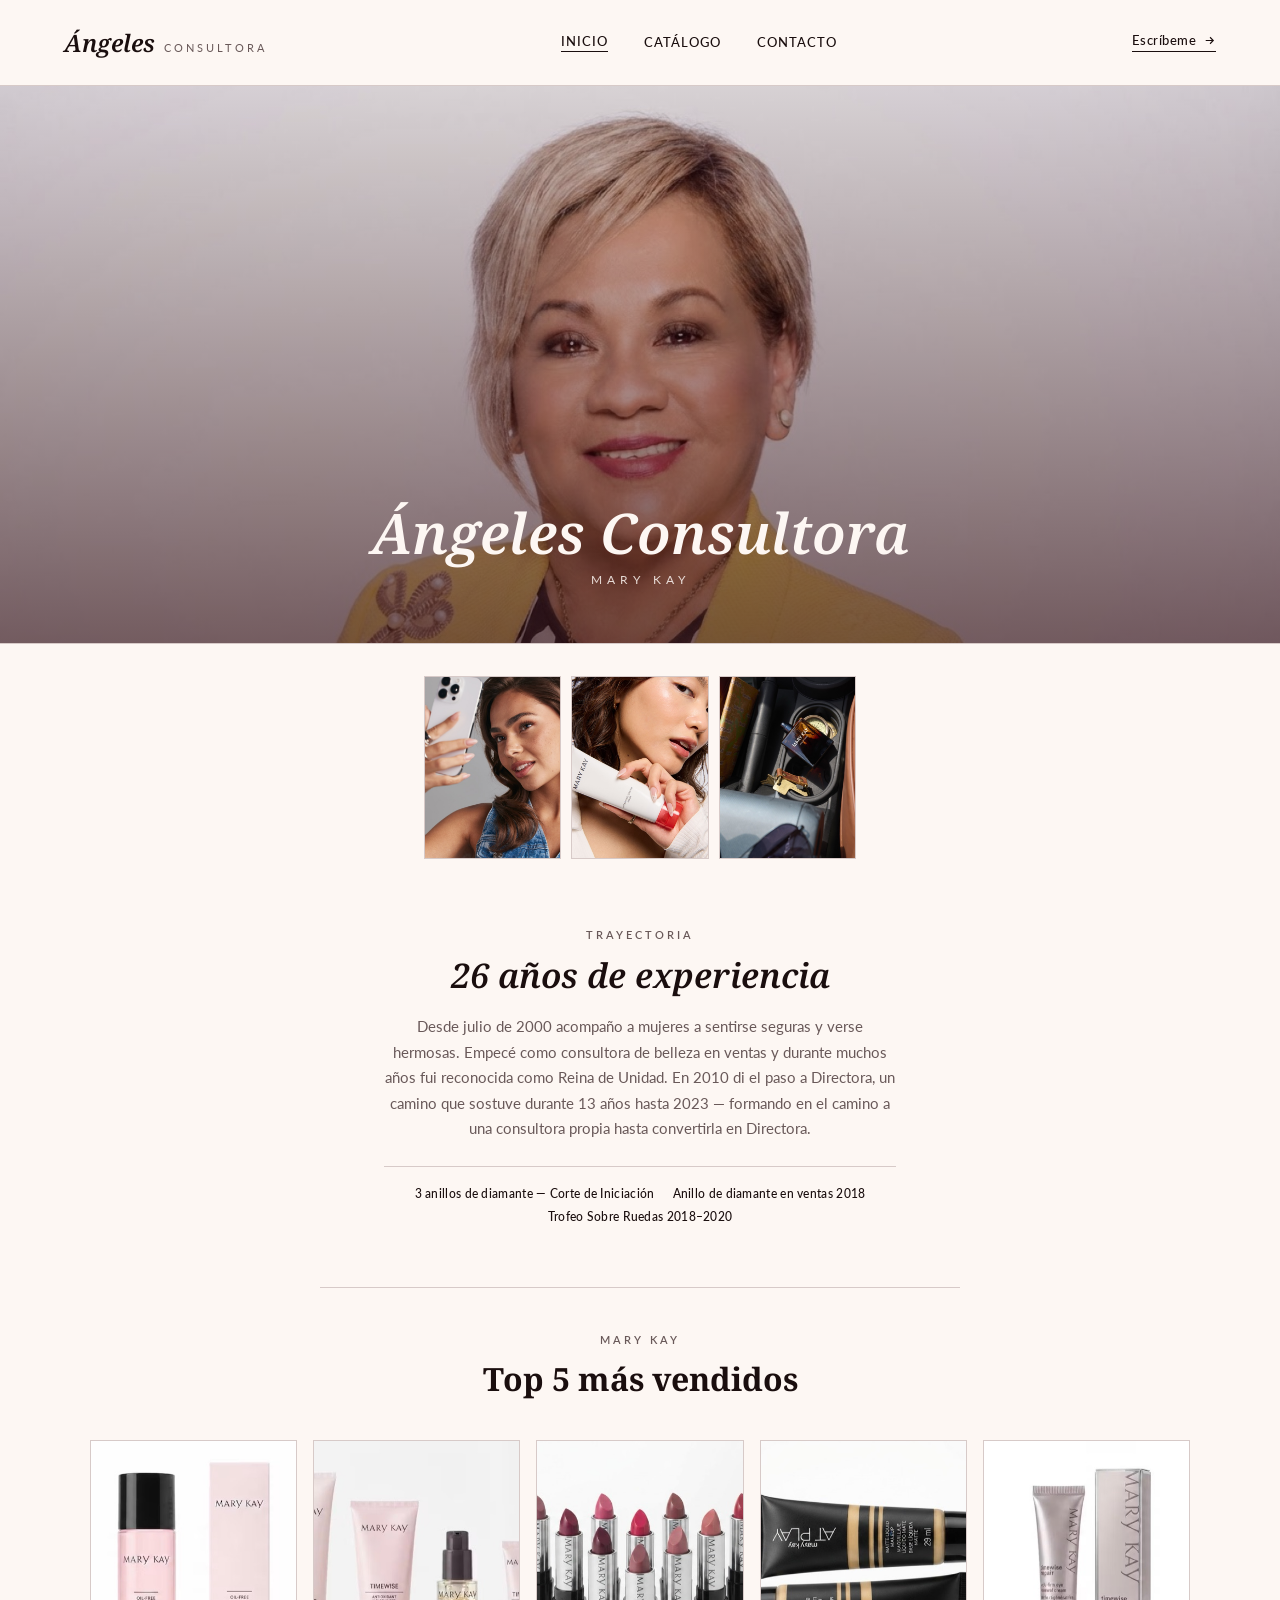
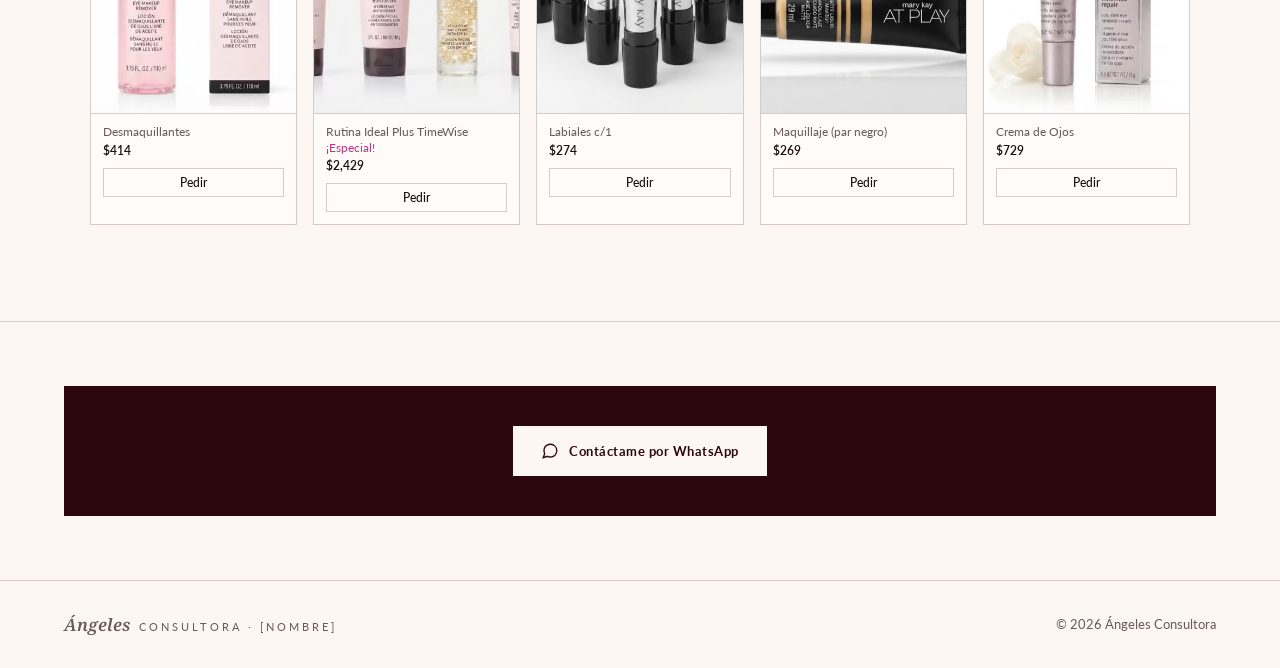
==== commit 91ba63ac: "Add files via upload" ====
--- a/index.html
+++ b/index.html
@@ -43,7 +43,12 @@
 <section class="experience">
   <span class="eyebrow">Trayectoria</span>
   <h2 class="serif">26 años de experiencia</h2>
-  <p>[TEXTO PENDIENTE]</p>
+  <p>Desde julio de 2000 acompaño a mujeres a sentirse seguras y verse hermosas. Empecé como consultora de belleza en ventas y durante muchos años fui reconocida como Reina de Unidad. En 2010 di el paso a Directora, un camino que sostuve durante 13 años hasta 2023 — formando en el camino a una consultora propia hasta convertirla en Directora.</p>
+  <div class="milestones">
+    <span>3 anillos de diamante — Corte de Iniciación</span>
+    <span>Anillo de diamante en ventas 2018</span>
+    <span>Trofeo Sobre Ruedas 2018–2020</span>
+  </div>
 </section>
 
 <section class="top-sellers">
--- a/style.css
+++ b/style.css
@@ -82,6 +82,16 @@
 .experience .eyebrow { font-size: 11px; letter-spacing: 3px; text-transform: uppercase; color: var(--muted); font-weight: 600; }
 .experience h2 { font-size: 34px; margin: 10px 0 16px; font-style: italic; font-weight: 600; }
 .experience p { font-size: 15px; line-height: 1.7; color: var(--muted); }
+.milestones {
+  display: flex;
+  flex-wrap: wrap;
+  justify-content: center;
+  gap: 10px 18px;
+  margin-top: 24px;
+  padding-top: 20px;
+  border-top: 1px solid var(--line);
+}
+.milestones span { font-size: 11.5px; letter-spacing: 0.3px; color: var(--ink); font-weight: 500; }
 
 .catalog-preview {
   display: grid;
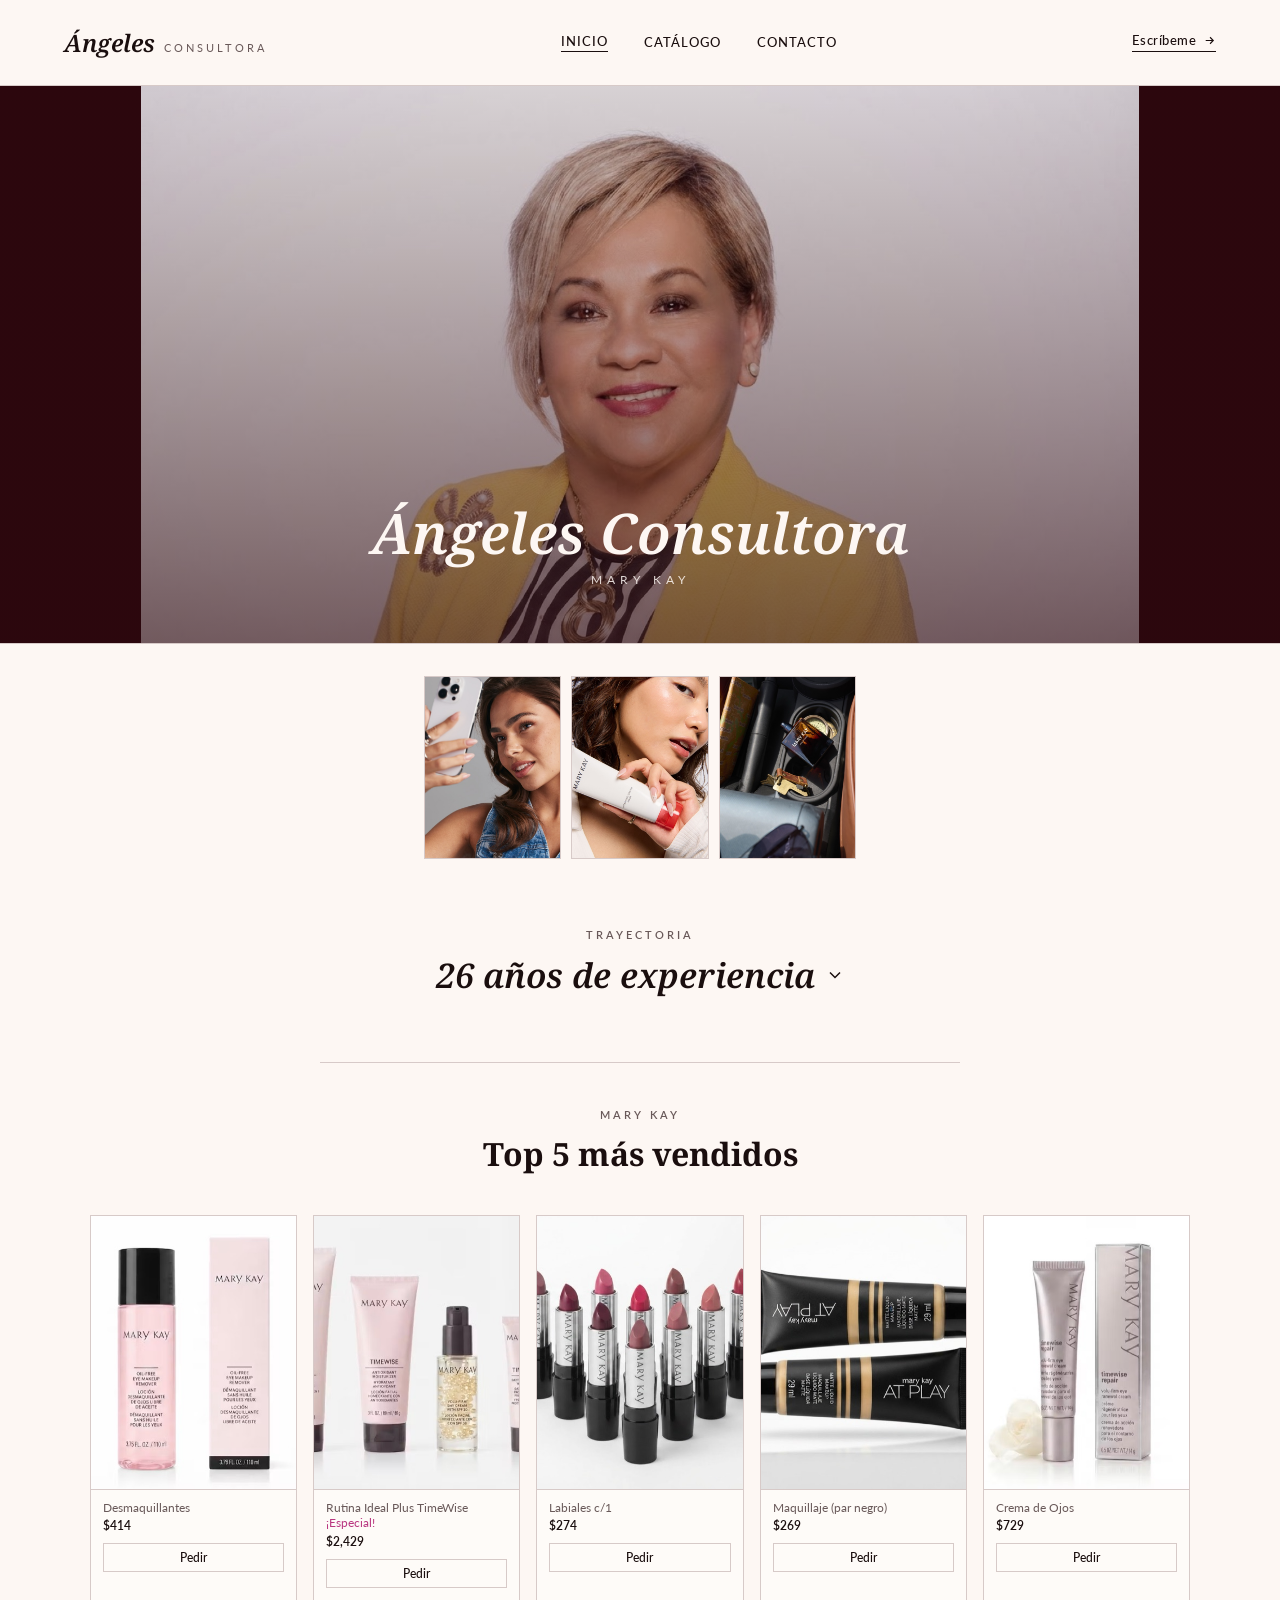
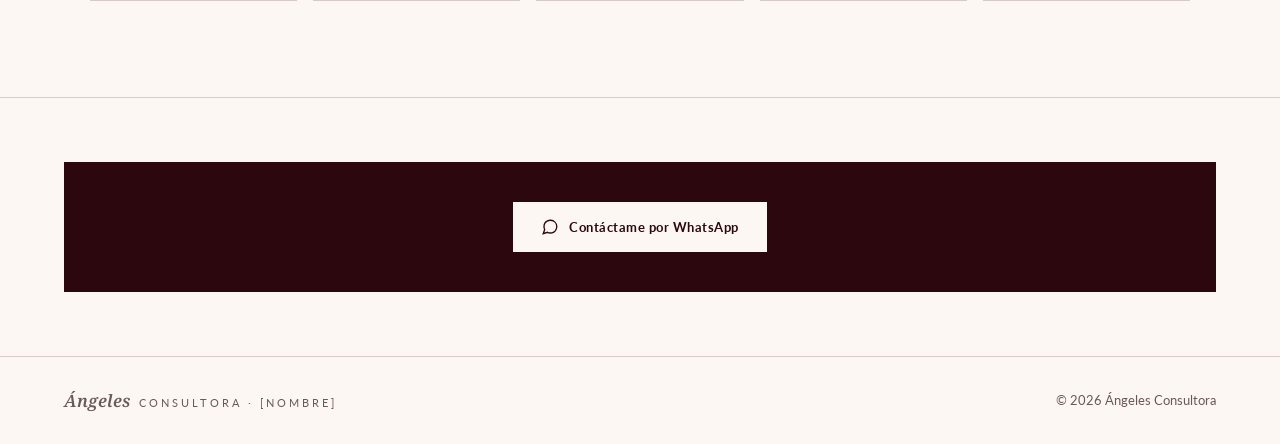
==== commit 59533f89: "Add files via upload" ====
--- a/index.html
+++ b/index.html
@@ -42,12 +42,23 @@
 
 <section class="experience">
   <span class="eyebrow">Trayectoria</span>
-  <h2 class="serif">26 años de experiencia</h2>
-  <p>Desde julio de 2000 acompaño a mujeres a sentirse seguras y verse hermosas. Empecé como consultora de belleza en ventas y durante muchos años fui reconocida como Reina de Unidad. En 2010 di el paso a Directora, un camino que sostuve durante 13 años hasta 2023 — formando en el camino a una consultora propia hasta convertirla en Directora.</p>
-  <div class="milestones">
-    <span>3 anillos de diamante — Corte de Iniciación</span>
-    <span>Anillo de diamante en ventas 2018</span>
-    <span>Trofeo Sobre Ruedas 2018–2020</span>
+  <button class="exp-toggle" id="expToggle" aria-expanded="false">
+    <h2 class="serif">26 años de experiencia</h2>
+    <svg id="expArrow" width="20" height="20" viewBox="0 0 24 24" fill="none" stroke="currentColor" stroke-width="1.8"><path d="M6 9l6 6 6-6"/></svg>
+  </button>
+  <div class="exp-content" id="expContent">
+   <div class="exp-inner">
+    <p>Desde julio de 2000 acompaño a mujeres a sentirse seguras y verse hermosas. Empecé como consultora de belleza en ventas y durante muchos años fui reconocida como Reina de Unidad. En 2010 di el paso a Directora, un camino que sostuve durante 13 años hasta 2023 — formando en el camino a una consultora propia hasta convertirla en Directora.</p>
+    <div class="exp-photos">
+      <img src="img/abuela-carro.jpg" alt="Recibiendo el auto Mary Kay">
+      <img src="img/abuela-premio.jpg" alt="Reconocimiento Corte de Iniciación">
+    </div>
+    <div class="milestones">
+      <span>3 anillos de diamante — Corte de Iniciación</span>
+      <span>Anillo de diamante en ventas 2018</span>
+      <span>Trofeo Sobre Ruedas 2018–2020</span>
+    </div>
+   </div>
   </div>
 </section>
 
@@ -102,5 +113,14 @@
   <span>© 2026 Ángeles Consultora</span>
 </footer>
 
+<script>
+const expToggle = document.getElementById('expToggle');
+const expContent = document.getElementById('expContent');
+expToggle.addEventListener('click', () => {
+  const open = expContent.classList.toggle('open');
+  expToggle.setAttribute('aria-expanded', open);
+});
+</script>
+
 </body>
 </html>
--- a/style.css
+++ b/style.css
@@ -49,8 +49,10 @@
 .hero-photo {
   height: 62vh;
   min-height: 420px;
-  background-size: cover;
-  background-position: center 20%;
+  background-color: var(--wine);
+  background-size: contain;
+  background-repeat: no-repeat;
+  background-position: center;
   display: flex;
   align-items: flex-end;
   justify-content: center;
@@ -80,8 +82,41 @@
   border-bottom: 1px solid var(--line);
 }
 .experience .eyebrow { font-size: 11px; letter-spacing: 3px; text-transform: uppercase; color: var(--muted); font-weight: 600; }
-.experience h2 { font-size: 34px; margin: 10px 0 16px; font-style: italic; font-weight: 600; }
-.experience p { font-size: 15px; line-height: 1.7; color: var(--muted); }
+
+.exp-toggle {
+  display: flex;
+  align-items: center;
+  justify-content: center;
+  gap: 10px;
+  margin: 10px auto 0;
+  background: none;
+  border: none;
+  cursor: pointer;
+  color: var(--ink);
+  font-family: inherit;
+}
+.exp-toggle h2 { font-size: 34px; margin: 0; font-style: italic; font-weight: 600; }
+.exp-toggle svg { flex-shrink: 0; transition: transform 0.25s ease; }
+.exp-toggle[aria-expanded="true"] svg { transform: rotate(180deg); }
+
+.exp-content {
+  display: grid;
+  grid-template-rows: 0fr;
+  opacity: 0;
+  transition: grid-template-rows 0.35s ease, opacity 0.3s ease;
+}
+.exp-content.open { grid-template-rows: 1fr; opacity: 1; }
+.exp-inner { overflow: hidden; min-height: 0; }
+.exp-content p { font-size: 15px; line-height: 1.7; color: var(--muted); margin-top: 20px; }
+
+.exp-photos {
+  display: grid;
+  grid-template-columns: repeat(2, minmax(0, 1fr));
+  gap: 10px;
+  margin-top: 20px;
+}
+.exp-photos img { width: 100%; aspect-ratio: 4 / 3; object-fit: cover; display: block; border: 1px solid var(--line); }
+
 .milestones {
   display: flex;
   flex-wrap: wrap;
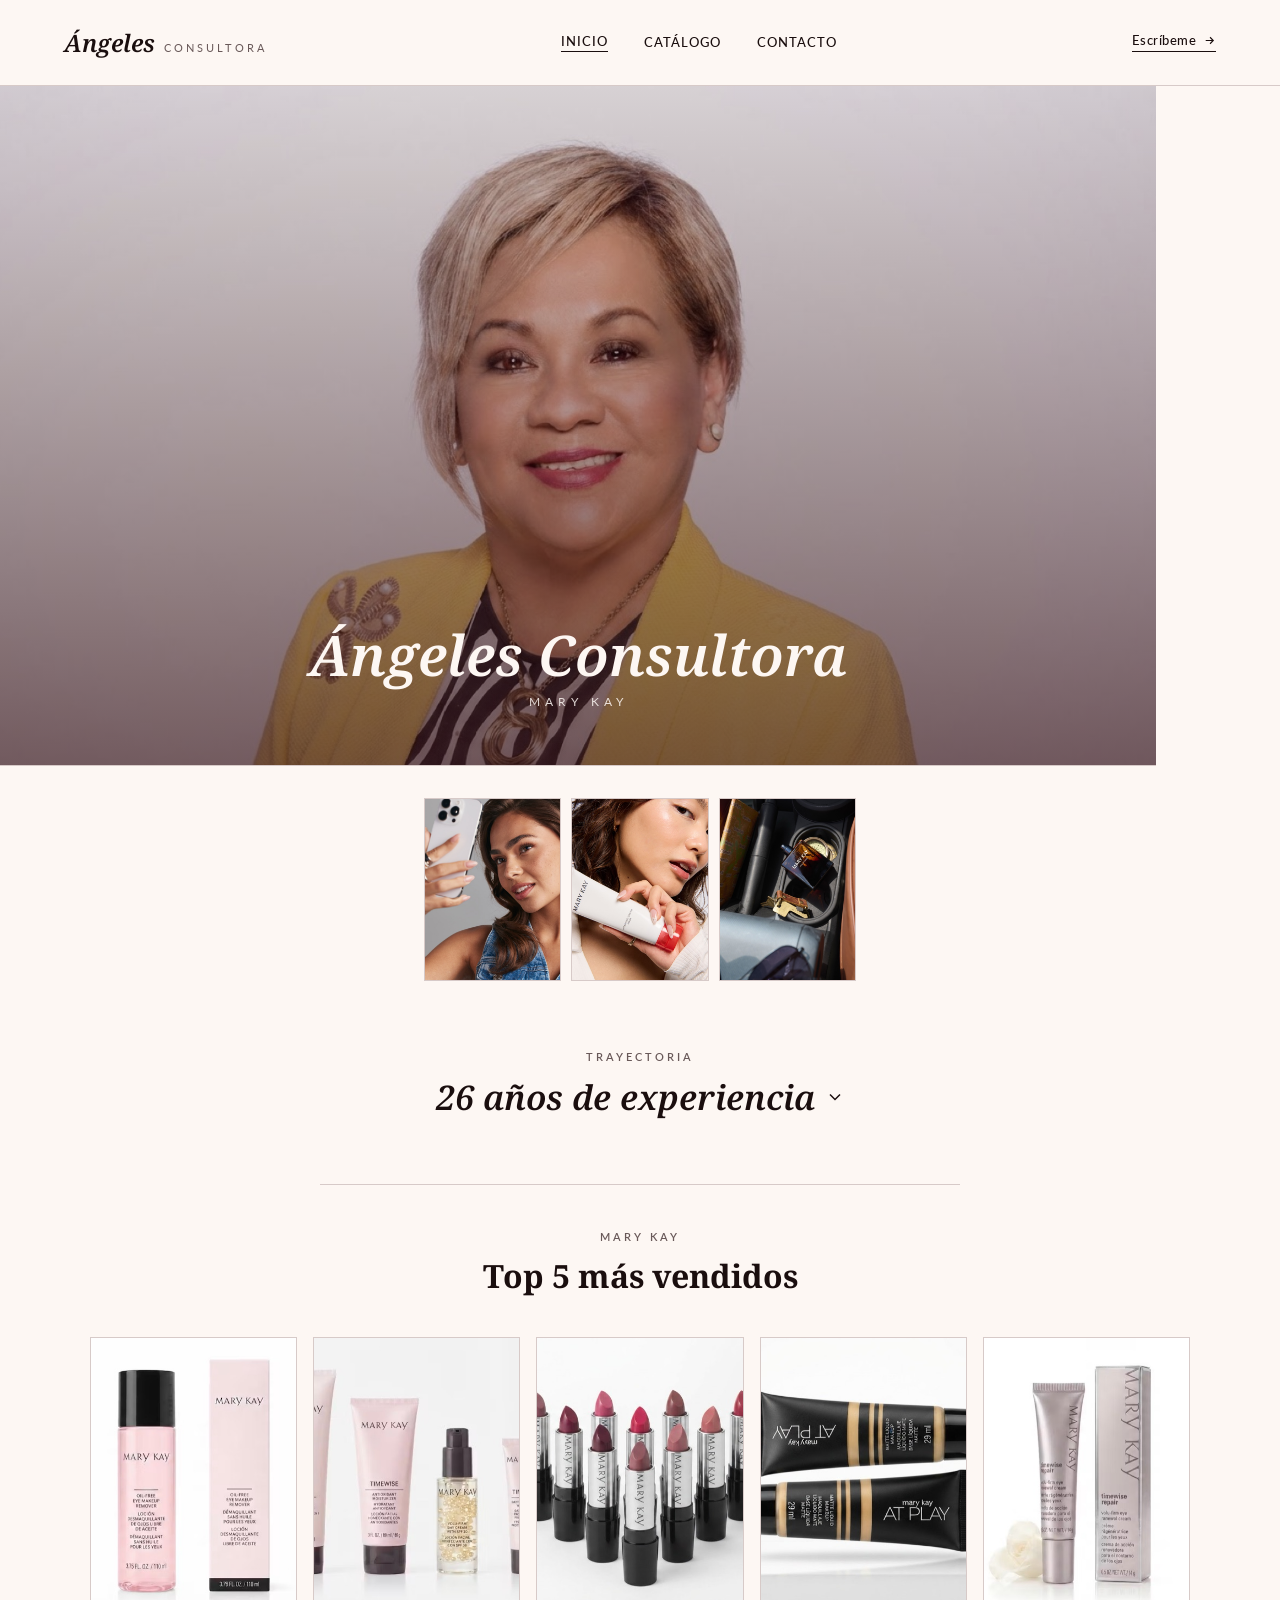
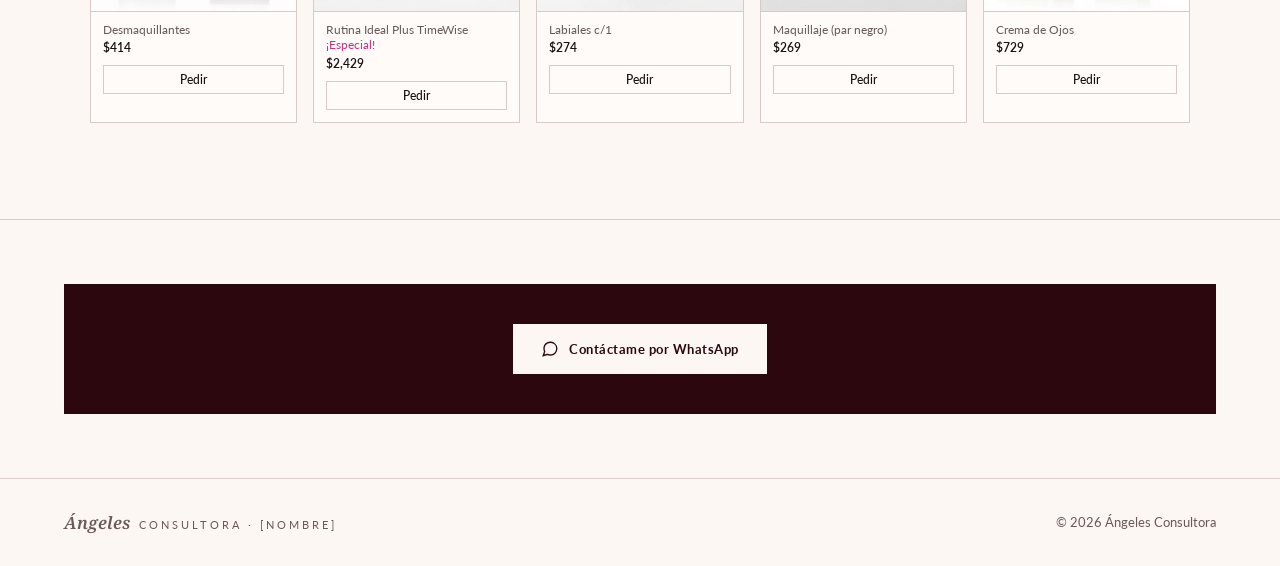
==== commit d002f7f0: "Add files via upload" ====
--- a/index.html
+++ b/index.html
@@ -120,6 +120,12 @@
   const open = expContent.classList.toggle('open');
   expToggle.setAttribute('aria-expanded', open);
 });
+
+const contactLink = document.querySelector('.contact-band a');
+if (contactLink) {
+  const msg = `Hola, vi esta página y me interesa:\n${window.location.href}`;
+  contactLink.href = `https://wa.me/5212281542154?text=${encodeURIComponent(msg)}`;
+}
 </script>
 
 </body>
--- a/style.css
+++ b/style.css
@@ -47,10 +47,10 @@
 
 /* hero */
 .hero-photo {
-  height: 62vh;
-  min-height: 420px;
-  background-color: var(--wine);
-  background-size: contain;
+  aspect-ratio: 1.7 / 1;
+  min-height: 380px;
+  max-height: 680px;
+  background-size: cover;
   background-repeat: no-repeat;
   background-position: center;
   display: flex;
@@ -305,6 +305,6 @@
   .flipbook { gap: 8px; }
   .flip-arrow { width: 36px; height: 36px; }
   .hero-photo-name .mark { font-size: 40px; }
-  .hero-photo { height: 50vh; min-height: 340px; }
+  .hero-photo { min-height: 300px; }
   .contact-band { flex-direction: column; padding: 32px 24px; }
 }
